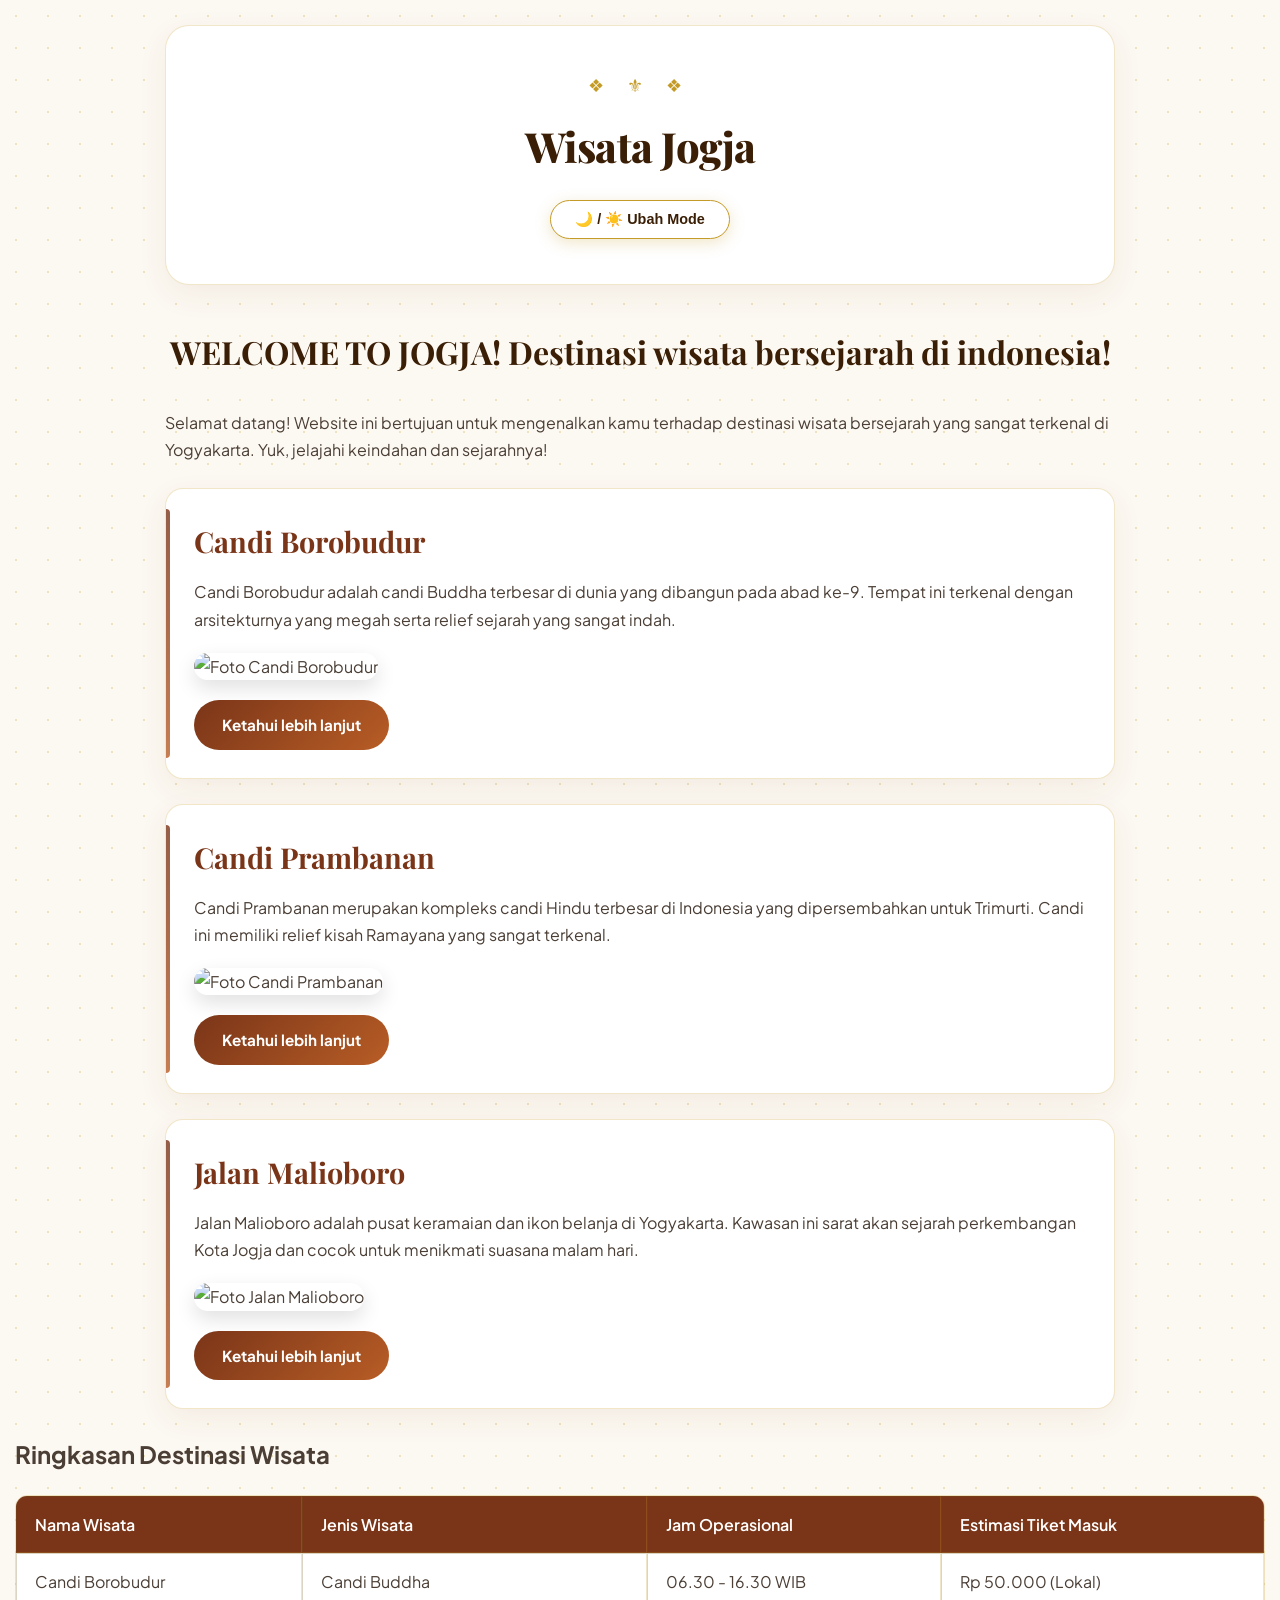
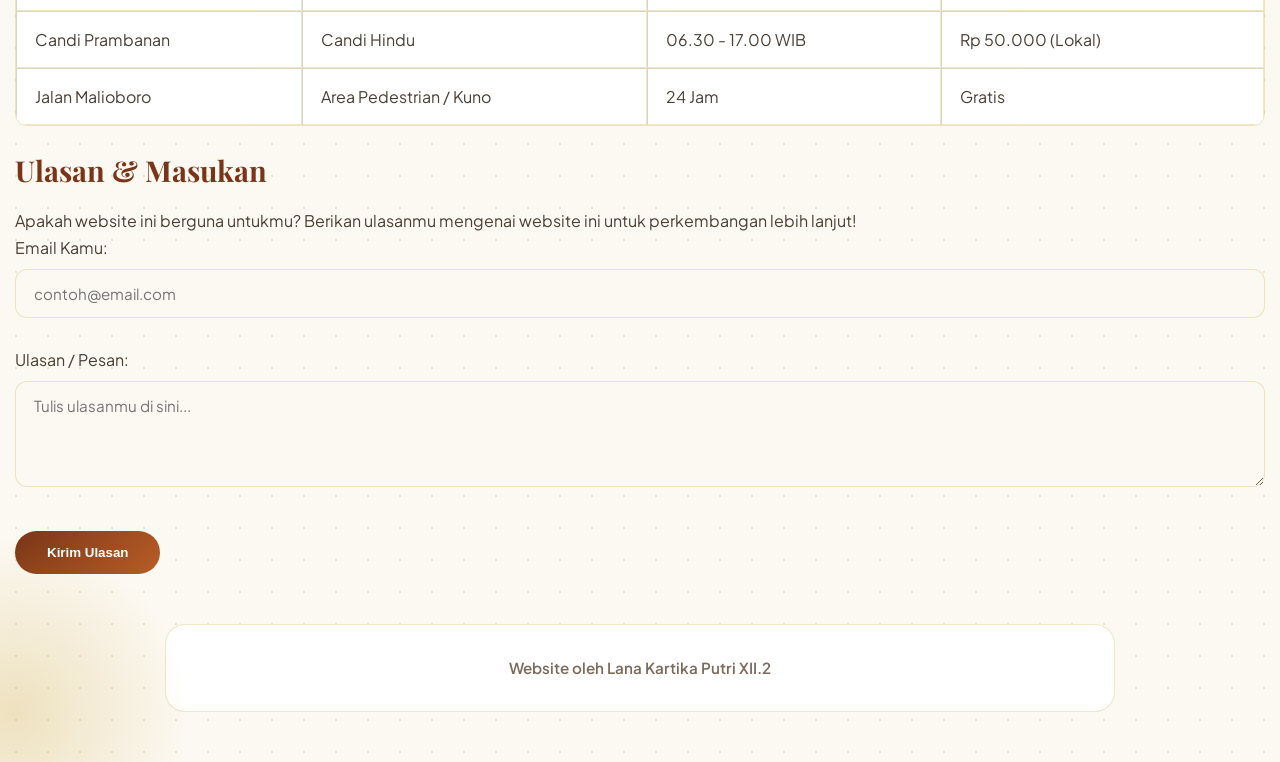
==== index.html @ 3e44a473 "Add files via upload" ====
<!DOCTYPE html>
<html lang="id">
<head>
  <link rel="stylesheet" href="style.css">
<script src="script.js"></script>
    <meta charset="UTF-8">
    <meta name="viewport" content="width=device-width, initial-scale=1.0">
    <title>Wisata Bersejarah Jogja</title>
</head>
<body>

    <!-- Header Website -->
    <header>
        <h1>Wisata Jogja</h1>
      <button class="theme-btn" onclick="gantiTema('dark-mode')">🌙 / ☀️ Ubah Mode</button>
        <hr>
    </header>

    <!-- Judul Utama dan Penjelasan -->
    <main>
        <h2>WELCOME TO JOGJA! Destinasi wisata bersejarah di indonesia!</h2>
        <p>Selamat datang! Website ini bertujuan untuk mengenalkan kamu terhadap destinasi wisata bersejarah yang sangat terkenal di Yogyakarta. Yuk, jelajahi keindahan dan sejarahnya!</p>

        <hr>

        <!-- Bagian Candi Borobudur -->
       <div class="history-box">
      <h3>Candi Borobudur</h3>
        <p>Candi Borobudur adalah candi Buddha terbesar di dunia yang dibangun pada abad ke-9. Tempat ini terkenal dengan arsitekturnya yang megah serta relief sejarah yang sangat indah.</p>
        <img src="gambarb/borobudur.jpg" alt="Foto Candi Borobudur" width="300">
        <br>
        <a href="borobudur.html">Ketahui lebih lanjut</a>
       </div>

        <hr>

        <!-- Bagian Candi Prambanan -->
         <div class="history-box">
        <h3>Candi Prambanan</h3>
        <p>Candi Prambanan merupakan kompleks candi Hindu terbesar di Indonesia yang dipersembahkan untuk Trimurti. Candi ini memiliki relief kisah Ramayana yang sangat terkenal.</p>
        <img src="gambarp/prambanan.jpg" alt="Foto Candi Prambanan" width="300">
        <br>
        <a href="prambanan.html">Ketahui lebih lanjut</a>
         </div>
        <hr>

        <!-- Bagian Jalan Malioboro -->
           <div class="history-box">
      <h3>Jalan Malioboro</h3>
        <p>Jalan Malioboro adalah pusat keramaian dan ikon belanja di Yogyakarta. Kawasan ini sarat akan sejarah perkembangan Kota Jogja dan cocok untuk menikmati suasana malam hari.</p>
        <img src="gambarm/malioboro.jpg" alt="Foto Jalan Malioboro" width="300">
        <br>
        <a href="malioboro.html">Ketahui lebih lanjut</a>
          </div>
    </main>

    <hr>
  <h2>Ringkasan Destinasi Wisata</h2>
  
<table border="1">
    <tr>
        <th>Nama Wisata</th>
        <th>Jenis Wisata</th>
        <th>Jam Operasional</th>
        <th>Estimasi Tiket Masuk</th>
    </tr>
    <tr>
        <td>Candi Borobudur</td>
        <td>Candi Buddha</td>
        <td>06.30 - 16.30 WIB</td>
        <td>Rp 50.000 (Lokal)</td>
    </tr>
    <tr>
        <td>Candi Prambanan</td>
        <td>Candi Hindu</td>
        <td>06.30 - 17.00 WIB</td>
        <td>Rp 50.000 (Lokal)</td>
    </tr>
    <tr>
        <td>Jalan Malioboro</td>
        <td>Area Pedestrian / Kuno</td>
        <td>24 Jam</td>
        <td>Gratis</td>
    </tr>
</table>


    <!-- Bagian Form Ulasan -->
    <section>
        <h2>Ulasan & Masukan</h2>
        <p>Apakah website ini berguna untukmu? Berikan ulasanmu mengenai website ini untuk perkembangan lebih lanjut!</p>

        <form action="#" method="post">
            <!-- Input Email -->
            <label for="email">Email Kamu:</label><br>
            <input type="email" id="email" name="email" placeholder="contoh@email.com" required>
            <br><br>

            <!-- Input Ulasan -->
            <label for="ulasan">Ulasan / Pesan:</label><br>
            <textarea id="ulasan" name="ulasan" rows="4" cols="40" placeholder="Tulis ulasanmu di sini..." required></textarea>
            <br><br>

            <!-- Tombol Kirim -->
            <input type="submit" value="Kirim Ulasan">
        </form>
    </section>

    <!-- Footer Website -->
    <hr>
    <footer>
        <p>Website oleh Lana Kartika Putri XII.2</p>
    </footer>
<!-- Script Efek Sinar Kursor -->
    <script>
        const light = document.createElement('div');
        light.classList.add('cursor-light');
        document.body.appendChild(light);

        document.addEventListener('mousemove', (e) => {
            light.style.left = e.clientX + 'px';
            light.style.top = e.clientY + 'px';
        });
    </script>
</body>
</html>
---- style.css ----
@import url('https://fonts.googleapis.com/css2?family=Playfair+Display:ital,wght@0,600;0,800;1,400&family=Plus+Jakarta+Sans:wght@400;500;600;700&display=swap');

/* ==========================================
   1. VARIABLE WARNA (LUXURY JOGJA PALETTE)
   ========================================== */
:root {
    /* Light Mode: Cream Royal, Cokelat Terracotta, & Emas Warm */
    --bg-main: #fcf9f2;
    --card-bg: #ffffff;
    --card-border: rgba(197, 155, 39, 0.25);
    --text-heading: #3a1e05;
    --text-body: #4a3e35;
    --text-muted: #7c6a5c;
    --accent-gold: #c59b27;
    --accent-gold-glow: rgba(197, 155, 39, 0.25);
    --primary-brown: #7a3518;
    --btn-grad: linear-gradient(135deg, #7a3518 0%, #b85d26 100%);
    --shadow-soft: 0 10px 30px rgba(122, 53, 24, 0.07);
    --shadow-hover: 0 18px 35px rgba(122, 53, 24, 0.15);
}

body.dark-mode {
    /* Dark Mode: Obsidian Black, Deep Espresso, & Metallic Gold */
    --bg-main: #0e0c0a;
    --card-bg: #181410;
    --card-border: rgba(255, 215, 0, 0.2);
    --text-heading: #f3e5ab;
    --text-body: #d8c8b8;
    --text-muted: #a08f80;
    --accent-gold: #ffd700;
    --accent-gold-glow: rgba(255, 215, 0, 0.35);
    --primary-brown: #e07d3b;
    --btn-grad: linear-gradient(135deg, #d4af37 0%, #a67c1e 100%);
    --shadow-soft: 0 10px 30px rgba(0, 0, 0, 0.6);
    --shadow-hover: 0 18px 35px rgba(255, 215, 0, 0.15);
}

/* ==========================================
   2. PENGATURAN UMUM & ELEMEN BACKGROUND
   ========================================== */
* {
    margin: 0;
    padding: 0;
    box-sizing: border-box;
    transition: background-color 0.35s ease, color 0.35s ease, transform 0.3s ease, box-shadow 0.3s ease;
}

body {
    font-family: 'Plus Jakarta Sans', sans-serif;
    background-color: var(--bg-main);
    color: var(--text-body);
    line-height: 1.7;
    padding: 25px 15px 50px;
    min-height: 100vh;
    /* Pola Titik & Kilau Emas Halus di Background */
    background-image: 
        radial-gradient(var(--accent-gold-glow) 1.2px, transparent 1.2px);
    background-size: 32px 32px;
}

main, header, footer {
    max-width: 950px;
    margin: 0 auto;
}

hr {
    display: none; /* Menyembunyikan garis polos bawaan HTML */
}

/* ==========================================
   3. HEADER & HERO SECTION
   ========================================== */
header {
    text-align: center;
    padding: 45px 25px;
    margin-bottom: 40px;
    background: var(--card-bg);
    border-radius: 24px;
    border: 1px solid var(--card-border);
    box-shadow: var(--shadow-soft);
    position: relative;
    overflow: hidden;
}

/* Hiasan Simbol Emas Tradisional */
header::before {
    content: "❖  ⚜  ❖";
    display: block;
    font-size: 1.1rem;
    color: var(--accent-gold);
    letter-spacing: 10px;
    margin-bottom: 10px;
}

header h1 {
    font-family: 'Playfair Display', serif;
    font-size: 2.6rem;
    font-weight: 800;
    color: var(--text-heading);
    letter-spacing: -0.5px;
    margin-bottom: 18px;
}

/* Tombol Mode Gelap / Terang (Pill Style) */
.theme-btn {
    background: var(--card-bg);
    color: var(--text-heading);
    border: 1.5px solid var(--accent-gold);
    padding: 10px 24px;
    border-radius: 50px;
    font-weight: 600;
    font-size: 0.9rem;
    cursor: pointer;
    box-shadow: 0 4px 15px var(--accent-gold-glow);
}

.theme-btn:hover {
    transform: scale(1.05);
    background: var(--accent-gold);
    color: #0e0c0a;
}

/* ==========================================
   4. KARTU DESTINASI (EFEK HOVER MODERN)
   ========================================== */
main > h2 {
    font-family: 'Playfair Display', serif;
    font-size: 2rem;
    color: var(--text-heading);
    text-align: center;
    margin-bottom: 30px;
}

main section, .card {
    background: var(--card-bg);
    border: 1px solid var(--card-border);
    border-radius: 20px;
    padding: 30px;
    margin-bottom: 35px;
    box-shadow: var(--shadow-soft);
    position: relative;
}

main section:hover {
    transform: translateY(-8px);
    box-shadow: var(--shadow-hover);
    border-color: var(--accent-gold);
}

main h3, section h2 {
    font-family: 'Playfair Display', serif;
    font-size: 1.8rem;
    color: var(--primary-brown);
    margin-bottom: 12px;
}

/* Styling Gambar Bergaya Pigura */
img {
    width: 100%;
    max-height: 420px;
    object-fit: cover;
    border-radius: 14px;
    margin: 20px 0;
    box-shadow: 0 8px 20px rgba(0, 0, 0, 0.12);
}

/* Styling Tombol Link "Ketahui lebih lanjut" */
a[href$=".html"] {
    display: inline-block;
    background: var(--btn-grad);
    color: #ffffff;
    font-weight: 700;
    padding: 12px 28px;
    border-radius: 50px;
    text-decoration: none;
    box-shadow: 0 6px 20px var(--shadow-soft);
    font-size: 0.95rem;
}

a[href$=".html"]:hover {
    transform: translateY(-3px) scale(1.02);
    box-shadow: 0 10px 25px var(--accent-gold-glow);
}

/* Styling Link Luar (Google Maps & Tiket) */
a[href*="maps"], a[href*="injourney"] {
    color: var(--accent-gold);
    font-weight: 600;
    text-decoration: none;
    border-bottom: 1.5px dashed var(--accent-gold);
}

a[href*="maps"]:hover, a[href*="injourney"]:hover {
    opacity: 0.8;
}

/* ==========================================
   5. STYLING TABEL & FORM
   ========================================== */
/* ==========================================
   STYLING TABEL (DIPERBARUI)
   ========================================== */
table {
    width: 100%;
    border-collapse: separate;
    border-spacing: 0;
    margin: 20px 0;
    border-radius: 12px;
    overflow: hidden;
    border: 1px solid var(--card-border);
    color: var(--text-body); /* Memastikan tabel mengikuti warna tema */
}

th, td {
    padding: 14px 18px;
    text-align: left;
}

th {
    background: var(--primary-brown);
    color: #ffffff; /* Warna teks header tabel tetap putih */
    font-weight: 600;
}

td {
    background: var(--card-bg);
    border-bottom: 1px solid var(--card-border);
    color: var(--text-body); /* <--- TAMBAHKAN BARIS INI agar warna teks otomatis berubah di dark mode */
}

input[type="email"], textarea {
    width: 100%;
    padding: 14px 18px;
    border: 1.5px solid var(--card-border);
    border-radius: 12px;
    background: var(--bg-main);
    color: var(--text-body);
    font-family: inherit;
    font-size: 0.95rem;
    margin-top: 8px;
}

input[type="email"]:focus, textarea:focus {
    outline: none;
    border-color: var(--accent-gold);
    box-shadow: 0 0 12px var(--accent-gold-glow);
}

input[type="submit"] {
    background: var(--btn-grad);
    color: #ffffff;
    border: none;
    padding: 14px 32px;
    border-radius: 50px;
    font-weight: 700;
    cursor: pointer;
    box-shadow: 0 6px 20px var(--shadow-soft);
    margin-top: 10px;
}

input[type="submit"]:hover {
    transform: translateY(-2px);
    box-shadow: 0 10px 25px var(--accent-gold-glow);
}

/* ==========================================
   6. FOOTER & TAMPILAN HANDPHONE (RESPONSIVE)
   ========================================== */
footer {
    text-align: center;
    padding: 30px;
    margin-top: 50px;
    background: var(--card-bg);
    border-radius: 20px;
    border: 1px solid var(--card-border);
    color: var(--text-muted);
    font-weight: 600;
    font-size: 0.95rem;
}

@media (max-width: 768px) {
    header h1 { font-size: 1.9rem; }
    main section { padding: 20px; }
    body { padding: 12px; }
}

/* ==========================================
   STYLING KOTAK SEJARAH (HISTORY BOX)
   ========================================== */
.history-box {
    background: var(--card-bg);
    border: 1.5px solid var(--card-border);
    border-radius: 18px;
    padding: 28px;
    margin: 25px 0;
    box-shadow: var(--shadow-soft);
    position: relative;
    transition: all 0.35s cubic-bezier(0.25, 0.8, 0.25, 1);
}

/* Efek Hover Saat Kursor Mendekati / Mengarah ke Kotak Sejarah */
.history-box:hover {
    transform: translateY(-6px);
    border-color: var(--accent-gold);
    box-shadow: 0 14px 30px var(--accent-gold-glow);
}

/* Hiasan Aksen Garis Emas di Sisi Kiri Kotak Sejarah */
.history-box::before {
    content: "";
    position: absolute;
    top: 20px;
    bottom: 20px;
    left: 0;
    width: 4px;
    background: var(--btn-grad);
    border-radius: 0 4px 4px 0;
    opacity: 0.8;
    transition: opacity 0.3s ease;
}

.history-box:hover::before {
    opacity: 1;
    background: var(--accent-gold);
}

/* ==========================================
   EFEK SINAR EMAS MENGIKUTI KURSOR
   ========================================== */
.cursor-light {
    position: fixed;
    width: 350px;
    height: 350px;
    background: radial-gradient(circle, var(--accent-gold-glow) 0%, rgba(0, 0, 0, 0) 70%);
    border-radius: 50%;
    pointer-events: none; /* Penting! Supaya link dan tombol tetap bisa diklik */
    transform: translate(-50%, -50%);
    z-index: 9999;
    transition: left 0.08s ease-out, top 0.08s ease-out;
}

/* ==========================================
   STYLING GALERI FOTO (3 KOLOM x 2 BARIS)
   ========================================== */
.gallery-grid {
    display: grid;
    grid-template-columns: repeat(3, 1fr); /* Membagi menjadi 3 kolom sama besar */
    gap: 15px;                            /* Jarak antar gambar */
    margin-top: 15px;
}

.gallery-grid img {
    width: 100%;
    height: 180px;         /* Memaksa tinggi gambar seragam */
    object-fit: cover;     /* Memotong gambar secara proporsional agar tidak gepeng */
    border-radius: 12px;
    margin: 0;             /* Menghapus margin gambar bawaan */
    border: 1px solid var(--card-border);
    transition: transform 0.3s ease, box-shadow 0.3s ease;
}

/* Efek Hover Saat Gambar Ditunjuk */
.gallery-grid img:hover {
    transform: scale(1.05);
    border-color: var(--accent-gold);
    box-shadow: 0 8px 20px var(--accent-gold-glow);
}

/* Penyesuaian Tampilan untuk Layar HP */
@media (max-width: 600px) {
    .gallery-grid {
        grid-template-columns: repeat(2, 1fr); /* Berubah jadi 2 kolom di HP agar tidak kekecilan */
    }
}
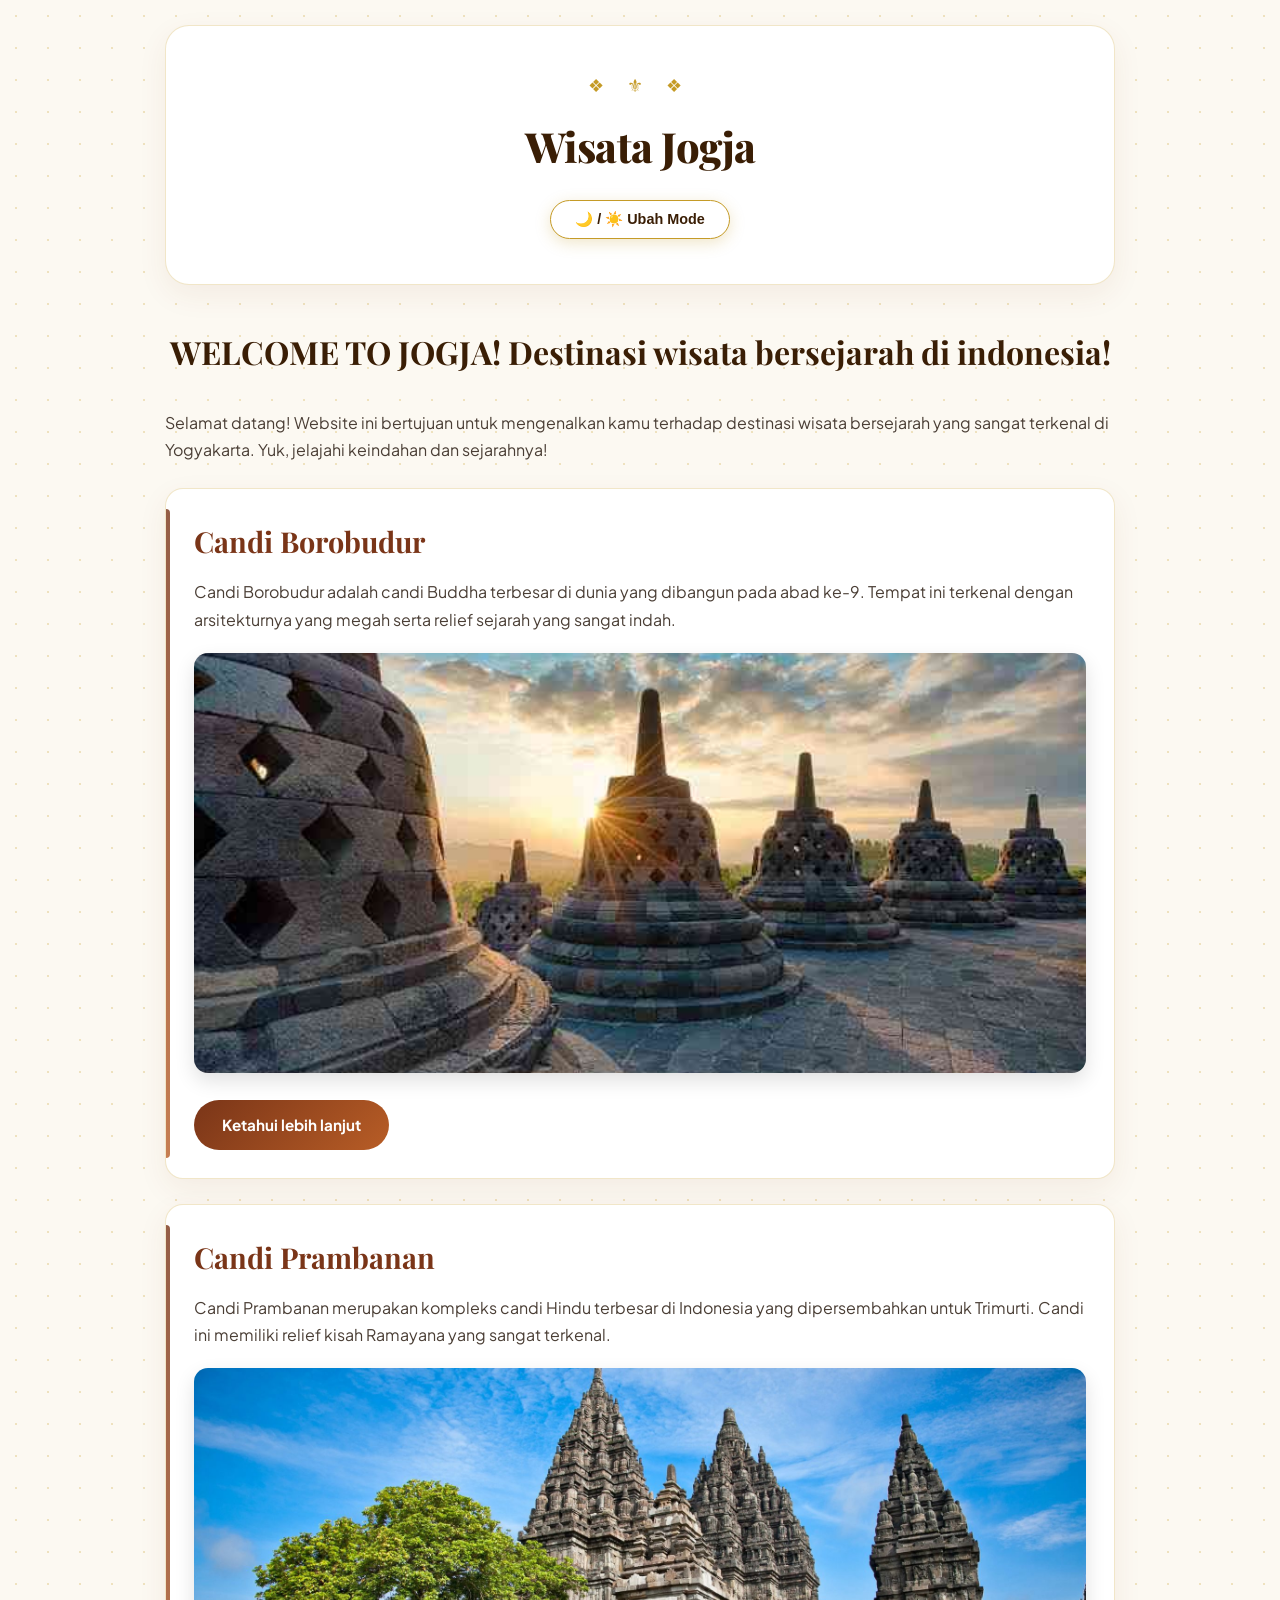
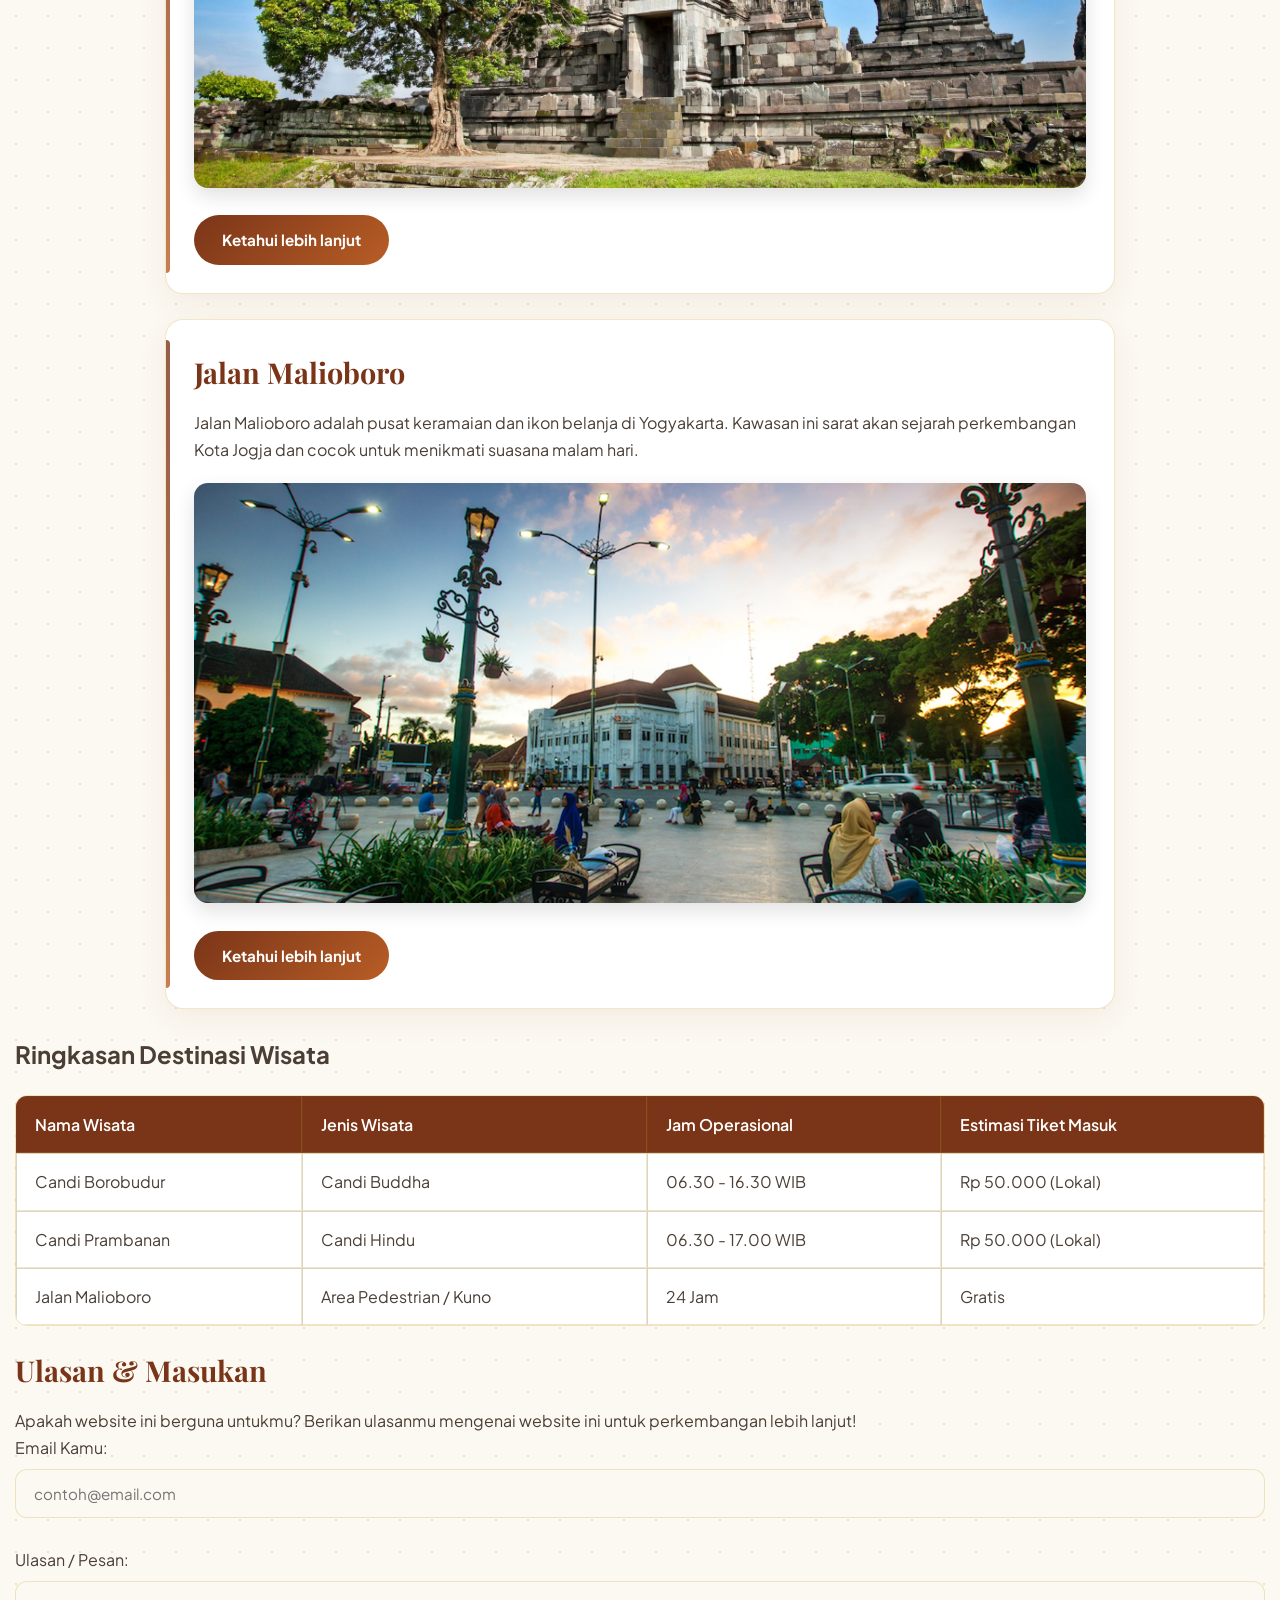
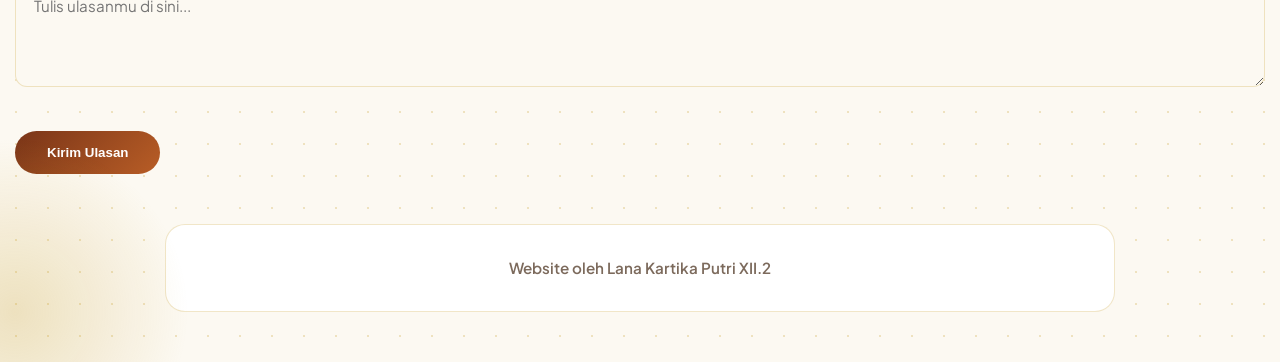
==== commit d437c055: "Update index.html" ====
--- a/index.html
+++ b/index.html
@@ -27,7 +27,7 @@
        <div class="history-box">
       <h3>Candi Borobudur</h3>
         <p>Candi Borobudur adalah candi Buddha terbesar di dunia yang dibangun pada abad ke-9. Tempat ini terkenal dengan arsitekturnya yang megah serta relief sejarah yang sangat indah.</p>
-        <img src="gambarb/borobudur.jpg" alt="Foto Candi Borobudur" width="300">
+        <img src="borobudur.jpg" alt="Foto Candi Borobudur" width="300">
         <br>
         <a href="borobudur.html">Ketahui lebih lanjut</a>
        </div>
@@ -38,7 +38,7 @@
          <div class="history-box">
         <h3>Candi Prambanan</h3>
         <p>Candi Prambanan merupakan kompleks candi Hindu terbesar di Indonesia yang dipersembahkan untuk Trimurti. Candi ini memiliki relief kisah Ramayana yang sangat terkenal.</p>
-        <img src="gambarp/prambanan.jpg" alt="Foto Candi Prambanan" width="300">
+        <img src="prambanan.jpg" alt="Foto Candi Prambanan" width="300">
         <br>
         <a href="prambanan.html">Ketahui lebih lanjut</a>
          </div>
@@ -48,7 +48,7 @@
            <div class="history-box">
       <h3>Jalan Malioboro</h3>
         <p>Jalan Malioboro adalah pusat keramaian dan ikon belanja di Yogyakarta. Kawasan ini sarat akan sejarah perkembangan Kota Jogja dan cocok untuk menikmati suasana malam hari.</p>
-        <img src="gambarm/malioboro.jpg" alt="Foto Jalan Malioboro" width="300">
+        <img src="malioboro.jpg" alt="Foto Jalan Malioboro" width="300">
         <br>
         <a href="malioboro.html">Ketahui lebih lanjut</a>
           </div>
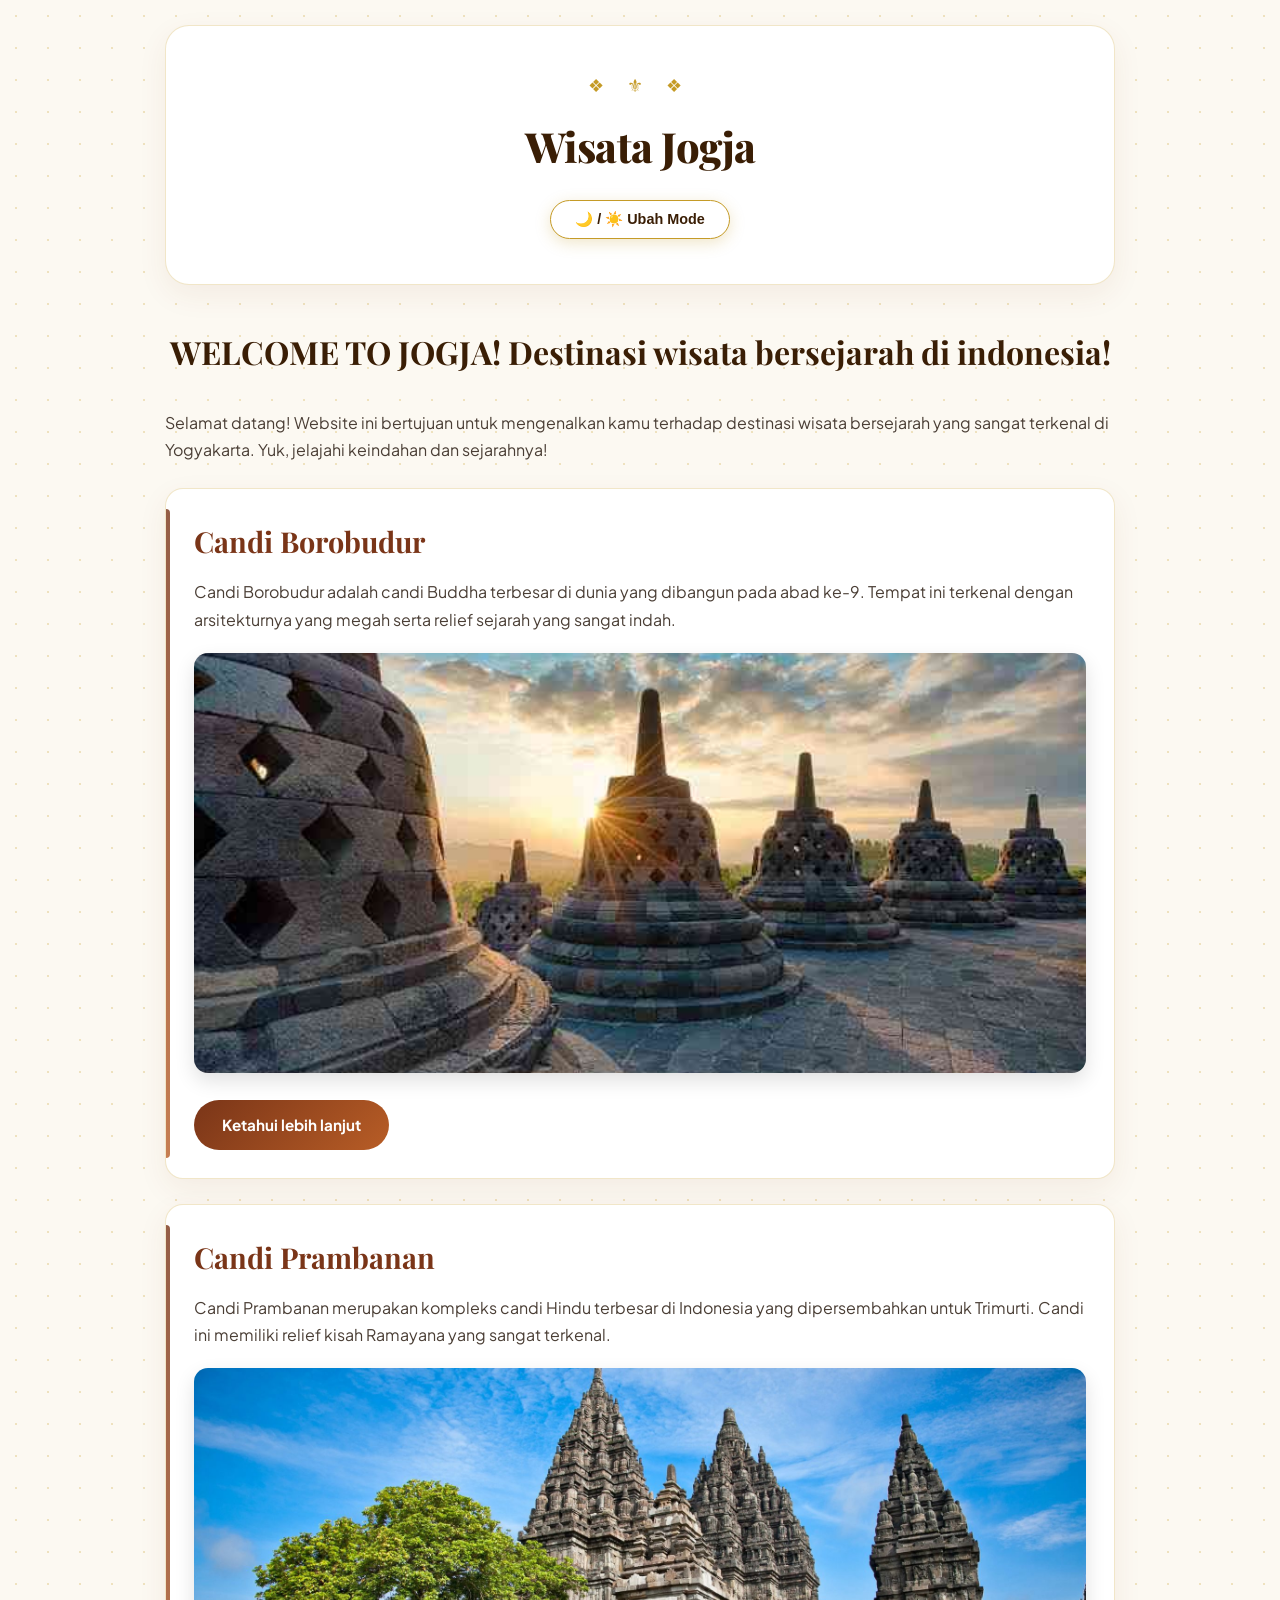
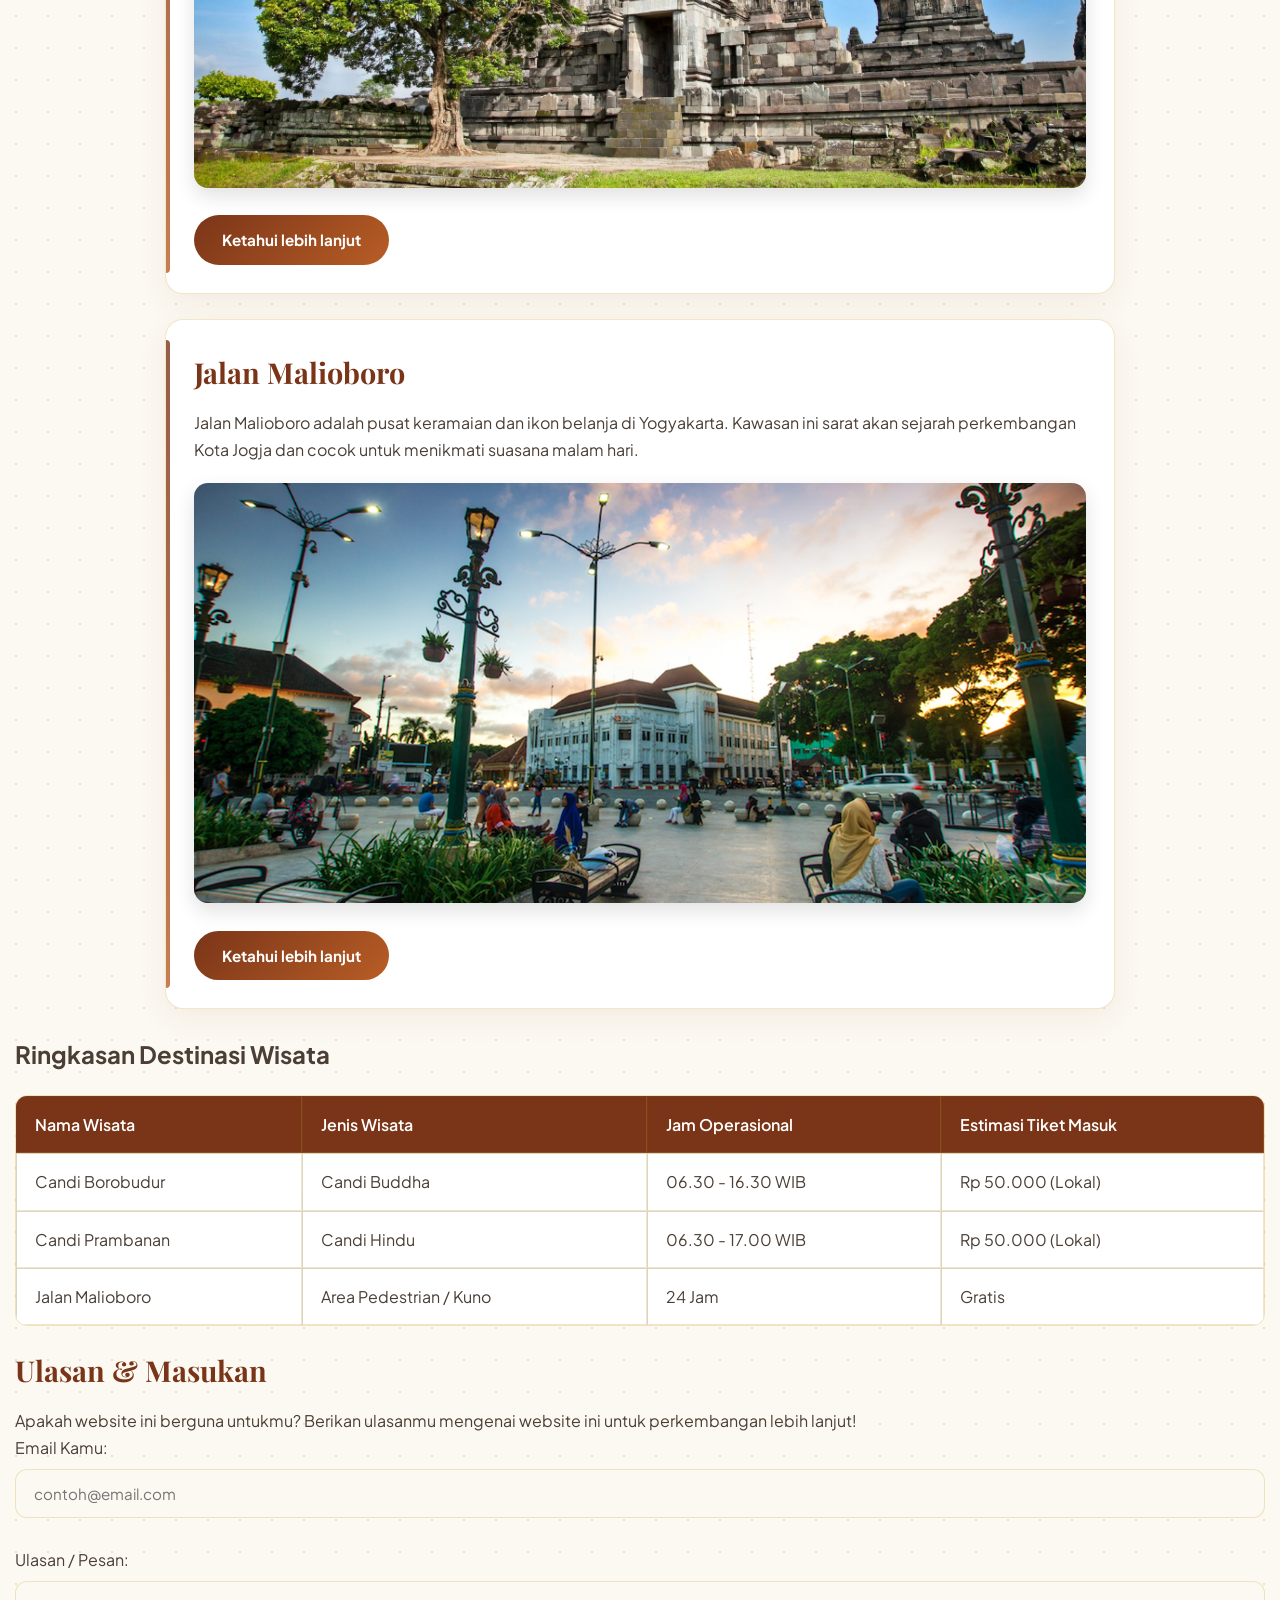
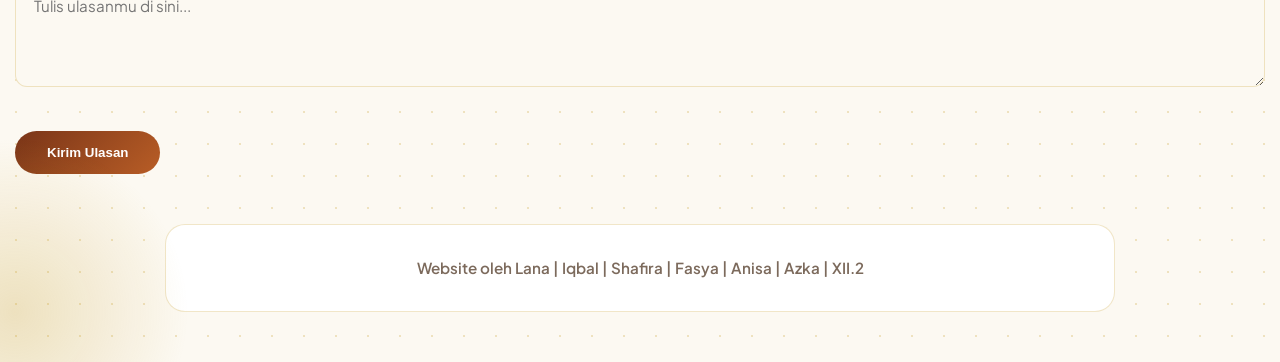
==== commit f9da5b57: "Update2 index.html" ====
--- a/index.html
+++ b/index.html
@@ -109,7 +109,7 @@
     <!-- Footer Website -->
     <hr>
     <footer>
-        <p>Website oleh Lana Kartika Putri XII.2</p>
+        <p>Website oleh Lana | Iqbal | Shafira | Fasya | Anisa | Azka | XII.2</p>
     </footer>
 <!-- Script Efek Sinar Kursor -->
     <script>
